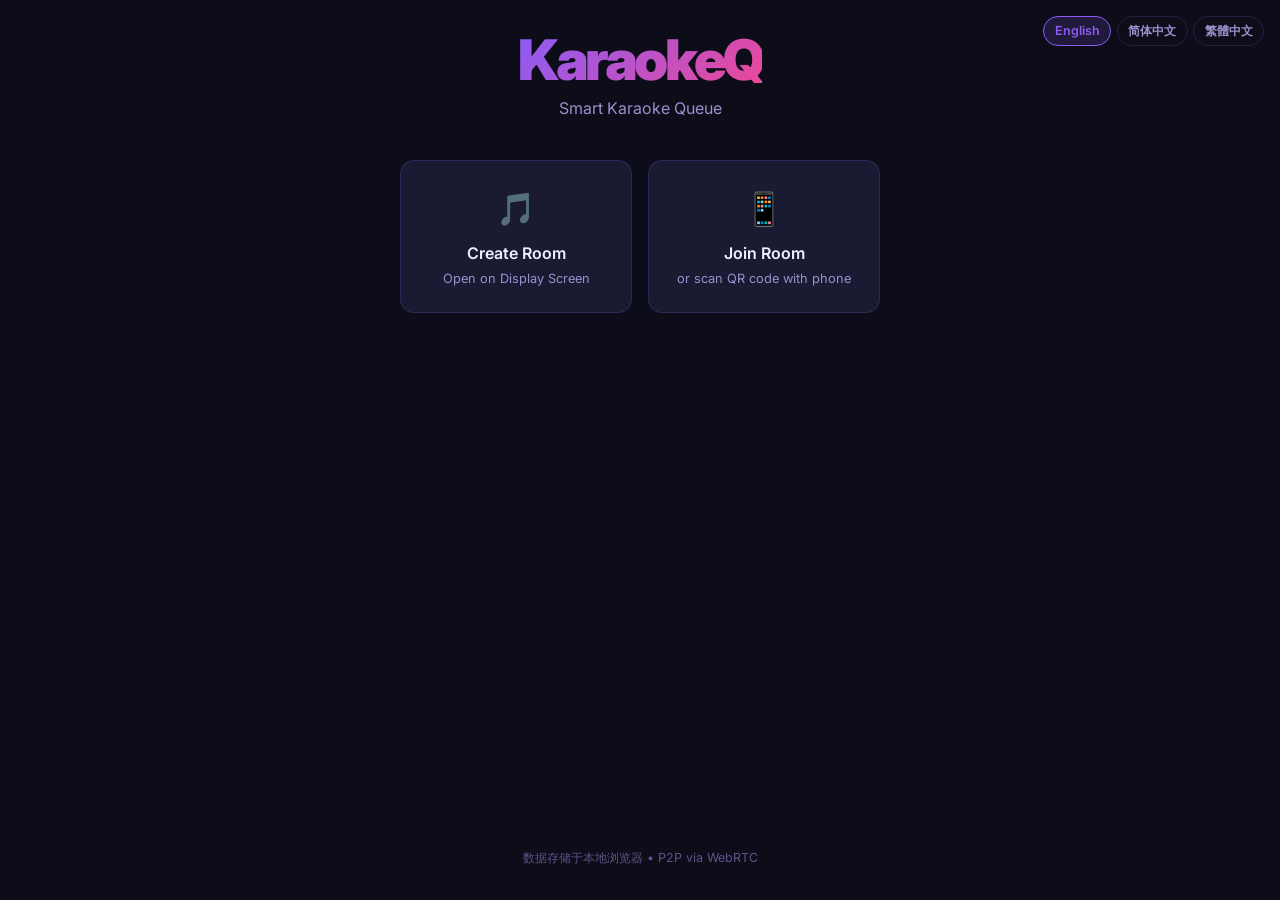
==== index.html @ 10b1160f "test" ====
<!DOCTYPE html>
<html lang="zh-CN">
<head>
  <meta charset="UTF-8">
  <meta name="viewport" content="width=device-width, initial-scale=1.0">
  <meta name="description" content="KaraokeQ — 智能卡拉OK点歌系统">
  <meta name="theme-color" content="#8B5CF6">
  <meta name="color-scheme" content="dark">
  <title>KaraokeQ</title>
  <link rel="stylesheet" href="./css/style.css">
  <link rel="preconnect" href="https://fonts.googleapis.com">
  <link rel="preconnect" href="https://fonts.gstatic.com" crossorigin>
  <link href="https://fonts.googleapis.com/css2?family=Inter:wght@400;500;600;700;900&display=swap" rel="stylesheet">
</head>
<body class="landing-page">

  <header style="position:absolute;top:1rem;right:1rem;display:flex;align-items:center;gap:.75rem;">
    <div class="lang-switcher" id="lang-switcher" role="group" aria-label="Language"></div>
  </header>

  <!-- Logo -->
  <div class="landing-logo gradient-text" data-i18n="app.name">KaraokeQ</div>
  <p class="landing-tagline" data-i18n="app.tagline">Smart Karaoke Queue</p>

  <!-- Action cards -->
  <div class="landing-actions" id="landing-actions">
    <button class="action-card" id="btn-create" onclick="createRoom()">
      <span class="action-card__icon">🎵</span>
      <span class="action-card__label" data-i18n="landing.createRoom">Create Room</span>
      <span class="action-card__desc" data-i18n="landing.openDisplay">Open on Display Screen</span>
    </button>
    <button class="action-card" id="btn-join-show" onclick="showJoinForm()">
      <span class="action-card__icon">📱</span>
      <span class="action-card__label" data-i18n="landing.joinRoom">Join Room</span>
      <span class="action-card__desc" data-i18n="landing.orScanQr">or scan QR code</span>
    </button>
  </div>

  <!-- Join form -->
  <div class="join-form" id="join-form">
    <input
      id="room-code-input"
      class="room-code-input"
      type="text"
      maxlength="6"
      autocomplete="off"
      autocapitalize="characters"
      spellcheck="false"
      data-i18n-placeholder="landing.enterRoomCode"
    >
    <button class="btn btn--primary" onclick="joinRoom()">
      <span data-i18n="landing.join">Join</span>
    </button>
    <button class="btn btn--ghost" onclick="hideJoinForm()">
      <span data-i18n="common.cancel">Cancel</span>
    </button>
  </div>

  <p id="landing-error" hidden style="color:var(--error);font-size:.9rem;margin-top:.75rem;"></p>

  <!-- Recent rooms -->
  <div class="recent-rooms" id="recent-rooms-section" hidden>
    <h3 data-i18n="landing.recentRooms">Recent Rooms</h3>
    <div id="recent-rooms-list"></div>
  </div>

  <!-- Footer -->
  <footer class="landing-footer">
    <span style="color:var(--text3);font-size:.78rem;">
      数据存储于本地浏览器 &bull; P2P via WebRTC
    </span>
  </footer>

  <script src="./js/config.js"></script>
  <script src="./js/utils.js"></script>
  <script src="./js/i18n.js"></script>

  <script>
    (async () => {
      await I18n.init();
      renderLangSwitcher();
      renderRecentRooms();

      // If ?room= in URL, go directly to remote
      const code = Utils.getRoomCodeFromURL();
      if (code) joinWithCode(code);
    })();

    function createRoom() {
      const btn = document.getElementById("btn-create");
      const label = btn.querySelector(".action-card__label");
      label.textContent = I18n.t("landing.creatingRoom");
      btn.disabled = true;

      const code = Utils.generateRoomCode();
      // Save a fresh room marker in localStorage
      try {
        localStorage.setItem("kq_room_" + code, JSON.stringify({
          playlist: [],
          state: { playerState: "idle", volume: APP_SETTINGS.defaultVolume },
          ts: Date.now()
        }));
      } catch {}
      Utils.saveRecentRoom(code);
      window.location.href = Utils.buildURL("display.html", code);
    }

    function joinRoom() {
      const input = document.getElementById("room-code-input");
      const code = (input?.value || "").trim().toUpperCase();
      if (code.length < 4) {
        showError(I18n.t("landing.roomNotFound"));
        return;
      }
      joinWithCode(code);
    }

    function joinWithCode(code) {
      Utils.saveRecentRoom(code);
      window.location.href = Utils.buildURL("remote.html", code);
    }

    function showJoinForm() {
      document.getElementById("join-form").classList.add("visible");
      document.getElementById("room-code-input").focus();
      document.getElementById("landing-actions").style.opacity = ".4";
    }

    function hideJoinForm() {
      document.getElementById("join-form").classList.remove("visible");
      document.getElementById("landing-actions").style.opacity = "";
      document.getElementById("landing-error").hidden = true;
    }

    function showError(msg) {
      const el = document.getElementById("landing-error");
      el.textContent = msg;
      el.hidden = false;
    }

    document.addEventListener("DOMContentLoaded", () => {
      document.getElementById("room-code-input")?.addEventListener("keydown", e => {
        if (e.key === "Enter") joinRoom();
      });
    });

    function renderRecentRooms() {
      const rooms = Utils.getRecentRooms();
      const section = document.getElementById("recent-rooms-section");
      const list = document.getElementById("recent-rooms-list");
      if (!rooms.length) { section.hidden = true; return; }
      section.hidden = false;
      list.innerHTML = rooms.map(r => `
        <div class="recent-room-item" onclick="joinWithCode('${r.code}')" tabindex="0" role="button">
          <span class="recent-room-code">${r.code}</span>
          <small>${new Date(r.ts).toLocaleDateString()}</small>
        </div>
      `).join("");
    }

    function renderLangSwitcher() {
      const container = document.getElementById("lang-switcher");
      if (!container) return;
      const langs = I18n.availableLanguages();
      container.innerHTML = Object.entries(langs).map(([code, name]) => `
        <button class="lang-btn"
          aria-current="${I18n.currentLang() === code ? 'true' : 'false'}"
          onclick="switchLang('${code}')">${name}</button>
      `).join("");
    }

    async function switchLang(lang) {
      await I18n.load(lang);
      renderLangSwitcher();
    }
  </script>
</body>
</html>
---- css/style.css ----
/* ── Reset & Custom Properties ────────────────────────────────────────────── */
*, *::before, *::after { box-sizing: border-box; margin: 0; padding: 0; }

:root {
  --bg:          #0D0D1A;
  --bg2:         #13132A;
  --bg3:         #1C1C3A;
  --card:        #1A1A32;
  --card2:       #22224A;
  --border:      rgba(140, 100, 255, 0.18);
  --accent:      #8B5CF6;
  --accent2:     #EC4899;
  --accent3:     #06B6D4;
  --grad:        linear-gradient(135deg, #8B5CF6, #EC4899);
  --grad2:       linear-gradient(135deg, #8B5CF6 0%, #06B6D4 100%);
  --text:        #F0EEFF;
  --text2:       #9B8FCC;
  --text3:       #5C5488;
  --success:     #10B981;
  --warn:        #F59E0B;
  --error:       #EF4444;
  --radius:      14px;
  --radius-sm:   8px;
  --radius-lg:   20px;
  --shadow:      0 4px 32px rgba(0,0,0,0.55);
  --shadow-sm:   0 2px 12px rgba(0,0,0,0.35);
  --transition:  .2s cubic-bezier(.4,0,.2,1);
  --font:        'Inter', 'Segoe UI', system-ui, -apple-system, sans-serif;
  --font-mono:   'JetBrains Mono', 'Fira Code', monospace;
}

html { height: 100%; font-size: 16px; }

body {
  min-height: 100%;
  background: var(--bg);
  color: var(--text);
  font-family: var(--font);
  line-height: 1.5;
  -webkit-font-smoothing: antialiased;
}

a { color: var(--accent); text-decoration: none; }
a:hover { text-decoration: underline; }

button {
  cursor: pointer;
  border: none;
  background: none;
  font: inherit;
  color: inherit;
}

input, textarea, select {
  font: inherit;
  color: inherit;
  background: var(--card2);
  border: 1px solid var(--border);
  border-radius: var(--radius-sm);
  padding: .6rem .9rem;
  outline: none;
  width: 100%;
  transition: border-color var(--transition);
}

input:focus, textarea:focus {
  border-color: var(--accent);
  box-shadow: 0 0 0 3px rgba(139,92,246,.2);
}

::placeholder { color: var(--text3); }

/* ── Typography ───────────────────────────────────────────────────────────── */
h1 { font-size: 2rem; font-weight: 700; letter-spacing: -.03em; }
h2 { font-size: 1.4rem; font-weight: 600; }
h3 { font-size: 1.1rem; font-weight: 600; }
small { font-size: .8rem; color: var(--text2); }

.gradient-text {
  background: var(--grad);
  -webkit-background-clip: text;
  -webkit-text-fill-color: transparent;
  background-clip: text;
}

/* ── Layout ───────────────────────────────────────────────────────────────── */
.container {
  max-width: 640px;
  margin: 0 auto;
  padding: 1rem 1.25rem;
}

.flex { display: flex; }
.flex-col { flex-direction: column; }
.items-center { align-items: center; }
.justify-center { justify-content: center; }
.justify-between { justify-content: space-between; }
.gap-1 { gap: .5rem; }
.gap-2 { gap: 1rem; }
.gap-3 { gap: 1.5rem; }
.flex-1 { flex: 1; }
.w-full { width: 100%; }
.text-center { text-align: center; }

/* ── Cards ────────────────────────────────────────────────────────────────── */
.card {
  background: var(--card);
  border: 1px solid var(--border);
  border-radius: var(--radius);
  padding: 1.25rem;
  box-shadow: var(--shadow-sm);
}

.card + .card { margin-top: 1rem; }

/* ── Buttons ──────────────────────────────────────────────────────────────── */
.btn {
  display: inline-flex;
  align-items: center;
  justify-content: center;
  gap: .5rem;
  padding: .65rem 1.4rem;
  border-radius: var(--radius-sm);
  font-size: .95rem;
  font-weight: 600;
  transition: all var(--transition);
  white-space: nowrap;
  user-select: none;
}

.btn:active { transform: scale(.97); }

.btn--primary {
  background: var(--grad);
  color: #fff;
  box-shadow: 0 2px 16px rgba(139,92,246,.4);
}
.btn--primary:hover { box-shadow: 0 4px 24px rgba(139,92,246,.6); filter: brightness(1.08); }

.btn--secondary {
  background: var(--card2);
  color: var(--text);
  border: 1px solid var(--border);
}
.btn--secondary:hover { background: var(--bg3); border-color: var(--accent); }

.btn--ghost {
  background: transparent;
  color: var(--text2);
  border: 1px solid var(--border);
}
.btn--ghost:hover { color: var(--text); border-color: var(--text2); }

.btn--danger {
  background: rgba(239,68,68,.15);
  color: var(--error);
  border: 1px solid rgba(239,68,68,.3);
}
.btn--danger:hover { background: rgba(239,68,68,.25); }

.btn--lg { padding: .9rem 2rem; font-size: 1.05rem; border-radius: var(--radius); }
.btn--sm { padding: .35rem .75rem; font-size: .82rem; }
.btn--full { width: 100%; }

.btn:disabled { opacity: .45; cursor: not-allowed; pointer-events: none; }

.btn-icon {
  display: inline-flex;
  align-items: center;
  justify-content: center;
  width: 2rem;
  height: 2rem;
  border-radius: 50%;
  color: var(--text2);
  transition: all var(--transition);
  flex-shrink: 0;
}
.btn-icon:hover { color: var(--error); background: rgba(239,68,68,.1); }

/* ── Badges ───────────────────────────────────────────────────────────────── */
.badge {
  display: inline-flex;
  align-items: center;
  padding: .2rem .55rem;
  border-radius: 99px;
  font-size: .72rem;
  font-weight: 600;
  letter-spacing: .03em;
  text-transform: uppercase;
  white-space: nowrap;
}

.badge--youtube  { background: rgba(255,0,0,.15);    color: #FF4444; border: 1px solid rgba(255,0,0,.3); }
.badge--bilibili { background: rgba(0,168,255,.15);  color: #00A8FF; border: 1px solid rgba(0,168,255,.3); }
.badge--video    { background: rgba(16,185,129,.15); color: var(--success); border: 1px solid rgba(16,185,129,.3); }
.badge--audio    { background: rgba(139,92,246,.15); color: var(--accent); border: 1px solid rgba(139,92,246,.3); }
.badge--iframe   { background: rgba(245,158,11,.15); color: var(--warn); border: 1px solid rgba(245,158,11,.3); }
.badge--demo     { background: rgba(245,158,11,.15); color: var(--warn); border: 1px solid rgba(245,158,11,.3); }

/* ── Status indicator ─────────────────────────────────────────────────────── */
.status {
  display: inline-flex;
  align-items: center;
  gap: .4rem;
  font-size: .8rem;
  font-weight: 500;
}

.status::before {
  content: "";
  display: block;
  width: 7px;
  height: 7px;
  border-radius: 50%;
}

.status--connecting::before { background: var(--warn); animation: pulse 1.4s infinite; }
.status--connected::before  { background: var(--success); }
.status--disconnected::before { background: var(--error); }

@keyframes pulse {
  0%, 100% { opacity: 1; }
  50% { opacity: .3; }
}

/* ── Toast notifications ──────────────────────────────────────────────────── */
#toast-container {
  position: fixed;
  bottom: 1.5rem;
  left: 50%;
  transform: translateX(-50%);
  z-index: 9999;
  display: flex;
  flex-direction: column;
  align-items: center;
  gap: .5rem;
  pointer-events: none;
}

.toast {
  background: var(--card2);
  border: 1px solid var(--border);
  color: var(--text);
  padding: .7rem 1.2rem;
  border-radius: 99px;
  font-size: .9rem;
  font-weight: 500;
  box-shadow: var(--shadow);
  opacity: 0;
  transform: translateY(12px) scale(.95);
  transition: all .25s;
  pointer-events: none;
  white-space: nowrap;
}

.toast--show { opacity: 1; transform: translateY(0) scale(1); }
.toast--success { border-color: var(--success); color: var(--success); }
.toast--error   { border-color: var(--error); color: var(--error); }
.toast--info    { border-color: var(--accent3); color: var(--accent3); }

/* ── Language switcher ────────────────────────────────────────────────────── */
.lang-switcher {
  display: flex;
  gap: .35rem;
  flex-wrap: wrap;
}

.lang-btn {
  padding: .3rem .65rem;
  border-radius: 99px;
  font-size: .78rem;
  font-weight: 600;
  border: 1px solid var(--border);
  color: var(--text2);
  transition: all var(--transition);
}

.lang-btn:hover, .lang-btn[aria-current="true"] {
  background: rgba(139,92,246,.15);
  border-color: var(--accent);
  color: var(--accent);
}

/* ══════════════════════════════════════════════════════════════════════════
   LANDING PAGE
══════════════════════════════════════════════════════════════════════════ */
.landing-page {
  min-height: 100dvh;
  display: flex;
  flex-direction: column;
  align-items: center;
  justify-content: center;
  padding: 2rem 1rem;
}

.landing-logo {
  font-size: 3.5rem;
  font-weight: 900;
  letter-spacing: -.06em;
  line-height: 1;
  margin-bottom: .5rem;
}

.landing-tagline {
  color: var(--text2);
  font-size: 1rem;
  margin-bottom: 2.5rem;
  text-align: center;
}

.landing-actions {
  display: grid;
  grid-template-columns: 1fr 1fr;
  gap: 1rem;
  width: 100%;
  max-width: 480px;
  margin-bottom: 1.5rem;
}

.action-card {
  background: var(--card);
  border: 1px solid var(--border);
  border-radius: var(--radius);
  padding: 1.5rem 1rem;
  text-align: center;
  cursor: pointer;
  transition: all var(--transition);
}

.action-card:hover {
  border-color: var(--accent);
  transform: translateY(-2px);
  box-shadow: 0 8px 32px rgba(139,92,246,.2);
}

.action-card__icon {
  font-size: 2rem;
  margin-bottom: .5rem;
  display: block;
}

.action-card__label {
  font-weight: 600;
  font-size: 1rem;
  display: block;
}

.action-card__desc {
  font-size: .8rem;
  color: var(--text2);
  margin-top: .25rem;
  display: block;
}

.join-form {
  width: 100%;
  max-width: 480px;
  display: none;
}

.join-form.visible { display: flex; gap: .5rem; }

.room-code-input {
  flex: 1;
  text-transform: uppercase;
  letter-spacing: .15em;
  font-weight: 700;
  font-size: 1.1rem;
  text-align: center;
}

.recent-rooms {
  width: 100%;
  max-width: 480px;
  margin-top: 1.5rem;
}

.recent-rooms h3 {
  font-size: .85rem;
  color: var(--text2);
  text-transform: uppercase;
  letter-spacing: .06em;
  margin-bottom: .75rem;
}

.recent-room-item {
  display: flex;
  align-items: center;
  justify-content: space-between;
  padding: .65rem .9rem;
  background: var(--card);
  border: 1px solid var(--border);
  border-radius: var(--radius-sm);
  margin-bottom: .4rem;
  cursor: pointer;
  transition: all var(--transition);
}

.recent-room-item:hover {
  border-color: var(--accent);
  background: var(--card2);
}

.recent-room-code {
  font-family: var(--font-mono);
  font-weight: 700;
  letter-spacing: .1em;
  color: var(--accent);
}

.landing-footer {
  margin-top: auto;
  padding-top: 2rem;
  display: flex;
  align-items: center;
  gap: 1.5rem;
  flex-wrap: wrap;
  justify-content: center;
}

/* ══════════════════════════════════════════════════════════════════════════
   DISPLAY / PLAYER PAGE
══════════════════════════════════════════════════════════════════════════ */
.display-page {
  position: fixed;
  inset: 0;
  background: #000;
  overflow: hidden;
}

/* ── Idle screen ─────────────────────────────────────────────────────────── */
#screen-idle {
  position: absolute;
  inset: 0;
  display: flex;
  flex-direction: column;
  align-items: center;
  justify-content: center;
  gap: 2rem;
  background: radial-gradient(ellipse at center, #1C0A3A 0%, #000 70%);
}

.idle-logo {
  font-size: 5rem;
  font-weight: 900;
  letter-spacing: -.06em;
}

.idle-room {
  text-align: center;
}

.idle-room-label {
  font-size: .85rem;
  text-transform: uppercase;
  letter-spacing: .12em;
  color: var(--text3);
  margin-bottom: .35rem;
}

.idle-room-code {
  font-family: var(--font-mono);
  font-size: 3rem;
  font-weight: 700;
  letter-spacing: .2em;
  background: var(--grad);
  -webkit-background-clip: text;
  -webkit-text-fill-color: transparent;
  background-clip: text;
}

.idle-qr-section {
  display: flex;
  flex-direction: column;
  align-items: center;
  gap: .75rem;
  background: #fff;
  padding: 1rem;
  border-radius: var(--radius);
}

#qr-code img, #qr-code canvas { display: block; border-radius: 4px; }

.idle-qr-label {
  font-size: .8rem;
  color: #333;
  font-weight: 600;
  text-align: center;
  max-width: 200px;
}

.idle-url {
  font-size: .78rem;
  color: var(--text3);
  word-break: break-all;
  text-align: center;
  max-width: 420px;
}

.idle-waiting {
  color: var(--text2);
  font-size: 1.1rem;
  animation: breathe 3s ease-in-out infinite;
}

@keyframes breathe {
  0%, 100% { opacity: .5; }
  50% { opacity: 1; }
}

/* ── Player screen ───────────────────────────────────────────────────────── */
#screen-player {
  position: absolute;
  inset: 0;
}

.sub-player {
  position: absolute;
  inset: 0;
  width: 100%;
  height: 100%;
}

#yt-container {
  position: absolute;
  inset: 0;
  background: #000;
}

#yt-container iframe,
#yt-player {
  position: absolute;
  inset: 0;
  width: 100% !important;
  height: 100% !important;
}

#player-video,
#player-audio {
  position: absolute;
  inset: 0;
  width: 100%;
  height: 100%;
  background: #000;
  object-fit: contain;
}

#player-iframe {
  position: absolute;
  inset: 0;
  width: 100%;
  height: 100%;
  border: none;
  background: #000;
}

/* ── Player overlay controls ─────────────────────────────────────────────── */
#overlay-controls {
  position: absolute;
  inset: 0;
  background: linear-gradient(to top, rgba(0,0,0,.85) 0%, transparent 45%, rgba(0,0,0,.4) 100%);
  opacity: 0;
  transition: opacity .4s;
  pointer-events: none;
  display: flex;
  flex-direction: column;
  justify-content: space-between;
}

#overlay-controls.visible {
  opacity: 1;
  pointer-events: all;
}

.overlay-top {
  padding: 1rem 1.5rem;
  display: flex;
  align-items: center;
  justify-content: space-between;
}

.overlay-room-badge {
  display: flex;
  align-items: center;
  gap: .5rem;
  background: rgba(0,0,0,.45);
  backdrop-filter: blur(10px);
  border: 1px solid rgba(255,255,255,.12);
  border-radius: 99px;
  padding: .35rem .8rem;
  font-size: .85rem;
}

.overlay-room-badge .room-label { color: var(--text2); }
.overlay-room-badge .room-val {
  font-family: var(--font-mono);
  font-weight: 700;
  letter-spacing: .1em;
  color: var(--accent);
}

.overlay-top-buttons {
  display: flex;
  gap: .5rem;
}

.overlay-top-btn {
  background: rgba(0,0,0,.45);
  backdrop-filter: blur(10px);
  border: 1px solid rgba(255,255,255,.12);
  border-radius: var(--radius-sm);
  color: #fff;
  padding: .4rem .75rem;
  font-size: .85rem;
  font-weight: 600;
  transition: all var(--transition);
}

.overlay-top-btn:hover { background: rgba(139,92,246,.35); border-color: var(--accent); }

.overlay-bottom {
  padding: 1.25rem 1.5rem;
}

.now-playing-info {
  margin-bottom: 1.25rem;
}

.now-playing-label {
  font-size: .75rem;
  text-transform: uppercase;
  letter-spacing: .12em;
  color: var(--text2);
  margin-bottom: .3rem;
}

#now-playing-title {
  font-size: 1.6rem;
  font-weight: 700;
  line-height: 1.2;
  text-shadow: 0 2px 16px rgba(0,0,0,.8);
  max-width: 70vw;
  overflow: hidden;
  text-overflow: ellipsis;
  white-space: nowrap;
}

#now-playing-by {
  font-size: .85rem;
  color: var(--text2);
  margin-top: .2rem;
}

.transport-row {
  display: flex;
  align-items: center;
  gap: 1rem;
}

.transport-btn {
  background: rgba(255,255,255,.12);
  backdrop-filter: blur(6px);
  border: 1px solid rgba(255,255,255,.15);
  border-radius: 50%;
  color: #fff;
  width: 3.2rem;
  height: 3.2rem;
  font-size: 1.3rem;
  display: flex;
  align-items: center;
  justify-content: center;
  transition: all var(--transition);
  flex-shrink: 0;
}

.transport-btn:hover { background: rgba(139,92,246,.4); border-color: var(--accent); }
.transport-btn--main { width: 3.8rem; height: 3.8rem; font-size: 1.6rem; background: var(--grad); border-color: transparent; }

.volume-control {
  display: flex;
  align-items: center;
  gap: .6rem;
  margin-left: auto;
  flex: 0 0 200px;
}

.vol-icon { color: var(--text2); font-size: 1rem; flex-shrink: 0; }

input[type="range"] {
  -webkit-appearance: none;
  appearance: none;
  background: rgba(255,255,255,.15);
  height: 4px;
  border-radius: 2px;
  outline: none;
  padding: 0;
  border: none;
  cursor: pointer;
  width: 100%;
}

input[type="range"]::-webkit-slider-thumb {
  -webkit-appearance: none;
  width: 16px;
  height: 16px;
  border-radius: 50%;
  background: #fff;
  box-shadow: 0 0 8px rgba(139,92,246,.6);
  cursor: pointer;
}

/* ── Up next ─────────────────────────────────────────────────────────────── */
#up-next-section {
  position: absolute;
  bottom: 6rem;
  right: 1.5rem;
  background: rgba(0,0,0,.55);
  backdrop-filter: blur(10px);
  border: 1px solid rgba(255,255,255,.1);
  border-radius: var(--radius);
  padding: .75rem 1rem;
  max-width: 280px;
}

.up-next-label {
  font-size: .7rem;
  text-transform: uppercase;
  letter-spacing: .12em;
  color: var(--text2);
  margin-bottom: .25rem;
}

#up-next-title {
  font-size: .95rem;
  font-weight: 600;
  overflow: hidden;
  text-overflow: ellipsis;
  white-space: nowrap;
}

/* ── Queue panel (display) ───────────────────────────────────────────────── */
#queue-panel {
  position: absolute;
  top: 0;
  right: 0;
  bottom: 0;
  width: 340px;
  background: rgba(13,13,26,.9);
  backdrop-filter: blur(20px);
  border-left: 1px solid var(--border);
  display: flex;
  flex-direction: column;
  overflow: hidden;
  z-index: 10;
}

.queue-panel-header {
  padding: 1rem 1.25rem;
  border-bottom: 1px solid var(--border);
  display: flex;
  align-items: center;
  justify-content: space-between;
}

.queue-panel-header h3 {
  display: flex;
  align-items: center;
  gap: .5rem;
}

.queue-count-badge {
  background: var(--card2);
  border: 1px solid var(--border);
  border-radius: 99px;
  font-size: .75rem;
  padding: .15rem .55rem;
  color: var(--text2);
  font-family: var(--font-mono);
}

.queue-list {
  list-style: none;
  overflow-y: auto;
  flex: 1;
  padding: .5rem 0;
}

.queue-item {
  display: flex;
  align-items: center;
  gap: .6rem;
  padding: .65rem 1.25rem;
  border-bottom: 1px solid rgba(255,255,255,.04);
  transition: background var(--transition);
}

.queue-item--current {
  background: rgba(139,92,246,.1);
  border-left: 3px solid var(--accent);
}

.queue-num {
  font-family: var(--font-mono);
  font-size: .78rem;
  color: var(--text3);
  flex-shrink: 0;
  width: 1.5rem;
  text-align: center;
}

.queue-item--current .queue-num { color: var(--accent); }

.queue-title {
  flex: 1;
  font-size: .9rem;
  overflow: hidden;
  text-overflow: ellipsis;
  white-space: nowrap;
}

.queue-by {
  font-size: .72rem;
  color: var(--text3);
  flex-shrink: 0;
}

/* ── QR panel (display) ──────────────────────────────────────────────────── */
#qr-panel {
  position: absolute;
  top: 50%;
  left: 50%;
  transform: translate(-50%, -50%);
  background: rgba(13,13,26,.95);
  backdrop-filter: blur(20px);
  border: 1px solid var(--border);
  border-radius: var(--radius-lg);
  padding: 2rem;
  z-index: 20;
  display: flex;
  flex-direction: column;
  align-items: center;
  gap: 1rem;
  text-align: center;
  min-width: 280px;
}

/* ── Mode indicator ──────────────────────────────────────────────────────── */
#mode-indicator {
  position: absolute;
  top: 1rem;
  left: 50%;
  transform: translateX(-50%);
  font-size: .72rem;
  color: var(--text3);
  background: rgba(0,0,0,.4);
  padding: .2rem .55rem;
  border-radius: 99px;
}

/* ══════════════════════════════════════════════════════════════════════════
   REMOTE PAGE
══════════════════════════════════════════════════════════════════════════ */
.remote-page {
  min-height: 100dvh;
  display: flex;
  flex-direction: column;
  background: var(--bg);
}

/* ── Header ──────────────────────────────────────────────────────────────── */
.remote-header {
  background: var(--card);
  border-bottom: 1px solid var(--border);
  padding: .85rem 1rem;
  display: flex;
  align-items: center;
  justify-content: space-between;
  position: sticky;
  top: 0;
  z-index: 50;
}

.remote-header-left {
  display: flex;
  flex-direction: column;
  gap: .1rem;
}

.remote-app-name {
  font-size: 1.1rem;
  font-weight: 700;
  background: var(--grad);
  -webkit-background-clip: text;
  -webkit-text-fill-color: transparent;
  background-clip: text;
}

.remote-room-info {
  font-size: .8rem;
  color: var(--text2);
}

.remote-room-code {
  font-family: var(--font-mono);
  font-weight: 700;
  color: var(--accent);
  letter-spacing: .08em;
}

.remote-header-right {
  display: flex;
  align-items: center;
  gap: .75rem;
}

/* ── Now Playing banner ──────────────────────────────────────────────────── */
#now-playing-section {
  background: linear-gradient(135deg, rgba(139,92,246,.15), rgba(236,72,153,.1));
  border-bottom: 1px solid var(--border);
  padding: .85rem 1rem;
}

.np-label {
  font-size: .72rem;
  text-transform: uppercase;
  letter-spacing: .1em;
  color: var(--accent2);
  margin-bottom: .2rem;
}

.np-row {
  display: flex;
  align-items: center;
  gap: .6rem;
}

.np-pulse {
  width: 8px;
  height: 8px;
  border-radius: 50%;
  background: var(--accent2);
  flex-shrink: 0;
  animation: pulse 1.2s ease-in-out infinite;
}

#now-playing-title {
  font-weight: 600;
  font-size: 1rem;
  flex: 1;
  overflow: hidden;
  text-overflow: ellipsis;
  white-space: nowrap;
}

#now-playing-type { flex-shrink: 0; }

/* ── Controls section ────────────────────────────────────────────────────── */
.controls-section {
  padding: 1rem;
  border-bottom: 1px solid var(--border);
}

.transport {
  display: flex;
  align-items: center;
  gap: .75rem;
  margin-bottom: 1rem;
}

#btn-play-pause {
  width: 3.2rem;
  height: 3.2rem;
  border-radius: 50%;
  background: var(--grad);
  color: #fff;
  font-size: 1.3rem;
  display: flex;
  align-items: center;
  justify-content: center;
  box-shadow: 0 2px 16px rgba(139,92,246,.4);
  transition: all var(--transition);
  border: none;
  cursor: pointer;
}

#btn-play-pause:active { transform: scale(.93); }

#btn-next {
  padding: .5rem 1rem;
  background: var(--card2);
  border: 1px solid var(--border);
  border-radius: var(--radius-sm);
  color: var(--text);
  font-size: .9rem;
  font-weight: 600;
  display: flex;
  align-items: center;
  gap: .4rem;
  cursor: pointer;
  transition: all var(--transition);
}

#btn-next:hover { border-color: var(--accent); color: var(--accent); }

.volume-row {
  display: flex;
  align-items: center;
  gap: .75rem;
}

.volume-label {
  font-size: .82rem;
  color: var(--text2);
  flex-shrink: 0;
  width: 4rem;
}

#volume-value {
  font-family: var(--font-mono);
  font-size: .82rem;
  color: var(--text2);
  flex-shrink: 0;
  width: 3rem;
  text-align: right;
}

/* ── Queue section ───────────────────────────────────────────────────────── */
.queue-section {
  flex: 1;
  display: flex;
  flex-direction: column;
  overflow: hidden;
}

.queue-header {
  padding: .85rem 1rem;
  display: flex;
  align-items: center;
  justify-content: space-between;
  border-bottom: 1px solid var(--border);
}

.queue-header h2 {
  font-size: 1rem;
  display: flex;
  align-items: center;
  gap: .5rem;
}

#queue-list {
  list-style: none;
  overflow-y: auto;
  flex: 1;
  padding: .25rem 0;
  -webkit-overflow-scrolling: touch;
}

.queue-item {
  display: flex;
  align-items: center;
  gap: .6rem;
  padding: .75rem 1rem;
  border-bottom: 1px solid rgba(255,255,255,.04);
  transition: background var(--transition);
}

.queue-drag {
  color: var(--text3);
  cursor: grab;
  font-size: 1.1rem;
  flex-shrink: 0;
  user-select: none;
  touch-action: none;
  padding: .2rem;
}

.queue-drag:active { cursor: grabbing; }

.queue-info {
  flex: 1;
  overflow: hidden;
  display: flex;
  flex-direction: column;
  gap: .1rem;
}

.queue-title {
  font-size: .92rem;
  font-weight: 500;
  overflow: hidden;
  text-overflow: ellipsis;
  white-space: nowrap;
}

.queue-by {
  font-size: .75rem;
  color: var(--text3);
}

.queue-type { flex-shrink: 0; }

#queue-empty {
  padding: 3rem 1rem;
  text-align: center;
  color: var(--text2);
  font-size: .95rem;
}

/* Sortable ghost */
.sortable-ghost { opacity: .3; background: rgba(139,92,246,.15); }
.sortable-chosen { background: rgba(139,92,246,.08); }

/* ── Add song panel / FAB ─────────────────────────────────────────────────── */
#fab-add {
  position: fixed;
  bottom: 1.5rem;
  right: 1.5rem;
  width: 3.5rem;
  height: 3.5rem;
  border-radius: 50%;
  background: var(--grad);
  color: #fff;
  font-size: 1.6rem;
  display: flex;
  align-items: center;
  justify-content: center;
  box-shadow: 0 4px 24px rgba(139,92,246,.55);
  z-index: 100;
  transition: all var(--transition);
  border: none;
  cursor: pointer;
  line-height: 1;
}

#fab-add:hover { transform: scale(1.08); box-shadow: 0 6px 32px rgba(139,92,246,.7); }
#fab-add:active { transform: scale(.94); }
#fab-add[aria-expanded="true"] { transform: rotate(45deg); }

#add-song-panel {
  position: fixed;
  inset: 0;
  background: rgba(0,0,0,.6);
  backdrop-filter: blur(4px);
  z-index: 90;
  display: flex;
  align-items: flex-end;
  padding: 0;
}

.add-song-sheet {
  background: var(--bg2);
  border-top: 1px solid var(--border);
  border-radius: var(--radius-lg) var(--radius-lg) 0 0;
  padding: 1.5rem 1.25rem;
  width: 100%;
  max-height: 85dvh;
  overflow-y: auto;
  transform: translateY(100%);
  transition: transform .3s cubic-bezier(.4,0,.2,1);
}

#add-song-panel.panel--open .add-song-sheet {
  transform: translateY(0);
}

.sheet-handle {
  width: 40px;
  height: 4px;
  background: var(--border);
  border-radius: 2px;
  margin: 0 auto 1.25rem;
}

.sheet-title {
  font-size: 1.15rem;
  font-weight: 700;
  margin-bottom: 1.25rem;
  display: flex;
  align-items: center;
  justify-content: space-between;
}

.add-form-field {
  margin-bottom: 1rem;
}

.add-form-label {
  display: flex;
  align-items: center;
  justify-content: space-between;
  font-size: .82rem;
  color: var(--text2);
  margin-bottom: .4rem;
  font-weight: 500;
}

/* #url-type-badge visibility is controlled via the hidden attribute in JS */

#add-error {
  background: rgba(239,68,68,.1);
  border: 1px solid rgba(239,68,68,.3);
  color: var(--error);
  border-radius: var(--radius-sm);
  padding: .6rem .9rem;
  font-size: .85rem;
  margin-bottom: 1rem;
  display: none;
}

.name-hint {
  font-size: .78rem;
  color: var(--text3);
  margin-top: .35rem;
}

/* ── Settings ─────────────────────────────────────────────────────────────── */
.settings-section {
  padding: 1rem;
  border-top: 1px solid var(--border);
}

.settings-row {
  display: flex;
  align-items: center;
  justify-content: space-between;
  margin-bottom: .75rem;
}

.settings-label {
  font-size: .85rem;
  color: var(--text2);
}

.device-name-input {
  width: auto;
  max-width: 160px;
  font-size: .85rem;
  padding: .35rem .65rem;
}

/* ── Scrollbar ────────────────────────────────────────────────────────────── */
::-webkit-scrollbar { width: 4px; }
::-webkit-scrollbar-track { background: transparent; }
::-webkit-scrollbar-thumb { background: var(--bg3); border-radius: 2px; }
::-webkit-scrollbar-thumb:hover { background: var(--text3); }

/* ══════════════════════════════════════════════════════════════════════════
   Responsive
══════════════════════════════════════════════════════════════════════════ */
@media (max-width: 480px) {
  .landing-actions { grid-template-columns: 1fr; }
  .idle-room-code { font-size: 2.2rem; }
  .idle-logo { font-size: 3rem; }
  #now-playing-title { font-size: 1.2rem; }
  .volume-control { flex: 0 0 130px; }
  #queue-panel { width: 100%; }
}

@media (min-width: 768px) {
  .add-song-sheet { max-width: 540px; margin: 0 auto; border-radius: var(--radius-lg); }
  #add-song-panel { align-items: center; }
  #fab-add { bottom: 2rem; right: 2rem; width: 4rem; height: 4rem; font-size: 1.8rem; }
  .remote-page { max-width: 540px; margin: 0 auto; box-shadow: var(--shadow); }
}

/* ── Utility: hidden ─────────────────────────────────────────────────────── */
[hidden] { display: none !important; }
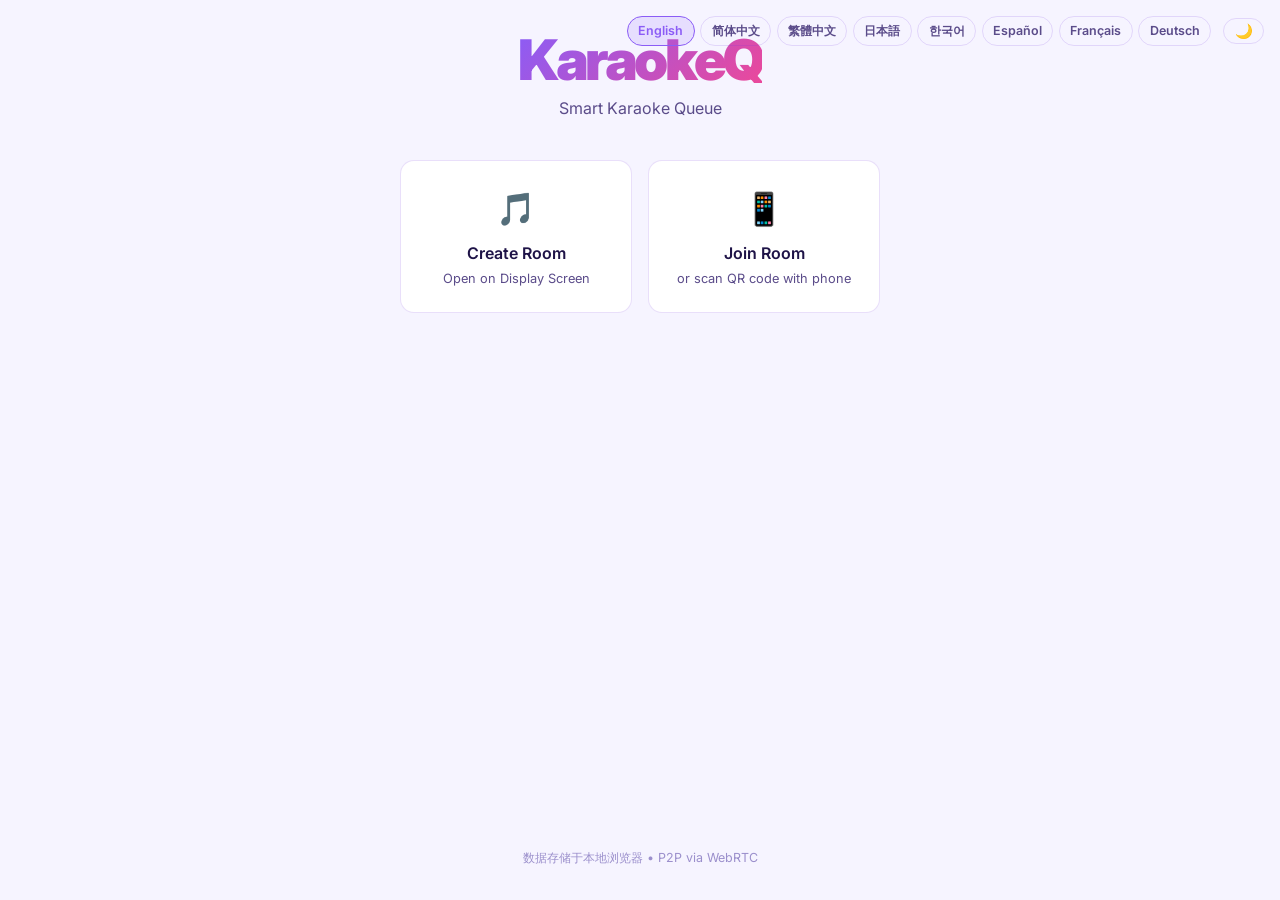
==== commit 556fe061: "feat: 浅色/深色主题切换 CSS:   - 新增浅色主题变量（淡薰衣草色背景，保留紫色品牌色调）   - 通过 @media (prefers-color-scheme: light) + [d" ====
--- a/index.html
+++ b/index.html
@@ -2,10 +2,12 @@
 <html lang="zh-CN">
 <head>
   <meta charset="UTF-8">
+  <!-- Apply saved theme before CSS renders to avoid flash -->
+  <script>(function(){var t=localStorage.getItem('kq_theme');if(t==='light'||t==='dark')document.documentElement.setAttribute('data-theme',t);})();</script>
   <meta name="viewport" content="width=device-width, initial-scale=1.0">
   <meta name="description" content="KaraokeQ — 智能卡拉OK点歌系统">
   <meta name="theme-color" content="#8B5CF6">
-  <meta name="color-scheme" content="dark">
+  <meta name="color-scheme" content="dark light">
   <title>KaraokeQ</title>
   <link rel="stylesheet" href="./css/style.css">
   <link rel="preconnect" href="https://fonts.googleapis.com">
@@ -16,6 +18,7 @@
 
   <header style="position:absolute;top:1rem;right:1rem;display:flex;align-items:center;gap:.75rem;">
     <div class="lang-switcher" id="lang-switcher" role="group" aria-label="Language"></div>
+    <button class="btn-theme" id="btn-theme" onclick="handleThemeToggle()" title="切换主题"></button>
   </header>
 
   <!-- Logo -->
@@ -173,6 +176,27 @@
       await I18n.load(lang);
       renderLangSwitcher();
     }
+
+    function updateThemeBtn() {
+      const btn = document.getElementById("btn-theme");
+      if (!btn) return;
+      const dark = Utils.getEffectiveTheme() === "dark";
+      btn.textContent = dark ? "☀️" : "🌙";
+      btn.title = dark ? "切换到浅色模式" : "切换到深色模式";
+    }
+
+    function handleThemeToggle() {
+      Utils.toggleTheme();
+      updateThemeBtn();
+    }
+
+    document.addEventListener("DOMContentLoaded", () => {
+      Utils.initTheme();
+      updateThemeBtn();
+      window.matchMedia("(prefers-color-scheme: dark)").addEventListener("change", () => {
+        if (!localStorage.getItem("kq_theme")) updateThemeBtn();
+      });
+    });
   </script>
 </body>
 </html>
--- a/css/style.css
+++ b/css/style.css
@@ -27,6 +27,60 @@
   --transition:  .2s cubic-bezier(.4,0,.2,1);
   --font:        'Inter', 'Segoe UI', system-ui, -apple-system, sans-serif;
   --font-mono:   'JetBrains Mono', 'Fira Code', monospace;
+
+  /* Component-level tokens (overridden in light mode) */
+  --range-track:    rgba(255,255,255,.15);
+  --range-thumb:    #fff;
+  --queue-divider:  rgba(255,255,255,.04);
+  --modal-backdrop: rgba(0,0,0,.60);
+
+  color-scheme: dark;
+}
+
+/* ── Light theme ──────────────────────────────────────────────────────────── */
+/* Applied when OS prefers light AND no manual override, OR manual = light    */
+@media (prefers-color-scheme: light) {
+  :root:not([data-theme="dark"]) {
+    --bg:        #F6F4FF;
+    --bg2:       #EDE9FF;
+    --bg3:       #DDD6FE;
+    --card:      #FFFFFF;
+    --card2:     #F3F0FF;
+    --border:    rgba(109,40,217,.15);
+    --text:      #1E1347;
+    --text2:     #5B4C8A;
+    --text3:     #9B8FCC;
+    --shadow:    0 4px 32px rgba(60,20,180,.10);
+    --shadow-sm: 0 2px 12px rgba(60,20,180,.07);
+
+    --range-track:    rgba(0,0,0,.12);
+    --range-thumb:    var(--accent);
+    --queue-divider:  rgba(0,0,0,.06);
+    --modal-backdrop: rgba(50,20,150,.35);
+
+    color-scheme: light;
+  }
+}
+
+[data-theme="light"] {
+  --bg:        #F6F4FF;
+  --bg2:       #EDE9FF;
+  --bg3:       #DDD6FE;
+  --card:      #FFFFFF;
+  --card2:     #F3F0FF;
+  --border:    rgba(109,40,217,.15);
+  --text:      #1E1347;
+  --text2:     #5B4C8A;
+  --text3:     #9B8FCC;
+  --shadow:    0 4px 32px rgba(60,20,180,.10);
+  --shadow-sm: 0 2px 12px rgba(60,20,180,.07);
+
+  --range-track:    rgba(0,0,0,.12);
+  --range-thumb:    var(--accent);
+  --queue-divider:  rgba(0,0,0,.06);
+  --modal-backdrop: rgba(50,20,150,.35);
+
+  color-scheme: light;
 }
 
 html { height: 100%; font-size: 16px; }
@@ -281,6 +335,17 @@
   color: var(--accent);
 }
 
+.btn-theme {
+  padding: .3rem .65rem;
+  border-radius: 99px;
+  font-size: .9rem;
+  border: 1px solid var(--border);
+  color: var(--text2);
+  transition: all var(--transition);
+  line-height: 1;
+}
+.btn-theme:hover { background: rgba(139,92,246,.15); border-color: var(--accent); }
+
 /* ══════════════════════════════════════════════════════════════════════════
    LANDING PAGE
 ══════════════════════════════════════════════════════════════════════════ */
@@ -554,17 +619,29 @@
   background: #000;
 }
 
+/* ── iframe minimal management bar ──────────────────────────────────────── */
+#iframe-mgmt-bar {
+  position: absolute;
+  top: 0; left: 0; right: 0;
+  z-index: 20;
+  padding: .65rem 1rem;
+  display: flex;
+  align-items: center;
+  gap: .5rem;
+  flex-wrap: wrap;
+  background: linear-gradient(to bottom, rgba(0,0,0,.72) 0%, transparent 100%);
+  /* Always visible for iframe content — no hover-fade */
+}
+
 /* ── Player overlay controls ─────────────────────────────────────────────── */
 #overlay-controls {
   position: absolute;
-  inset: 0;
-  background: linear-gradient(to top, rgba(0,0,0,.85) 0%, transparent 45%, rgba(0,0,0,.4) 100%);
+  top: 0; left: 0; right: 0;
+  background: none;
   opacity: 0;
   transition: opacity .4s;
   pointer-events: none;
-  display: flex;
-  flex-direction: column;
-  justify-content: space-between;
+  z-index: 5;
 }
 
 #overlay-controls.visible {
@@ -689,7 +766,7 @@
 input[type="range"] {
   -webkit-appearance: none;
   appearance: none;
-  background: rgba(255,255,255,.15);
+  background: var(--range-track);
   height: 4px;
   border-radius: 2px;
   outline: none;
@@ -704,7 +781,7 @@
   width: 16px;
   height: 16px;
   border-radius: 50%;
-  background: #fff;
+  background: var(--range-thumb);
   box-shadow: 0 0 8px rgba(139,92,246,.6);
   cursor: pointer;
 }
@@ -790,7 +867,7 @@
   align-items: center;
   gap: .6rem;
   padding: .65rem 1.25rem;
-  border-bottom: 1px solid rgba(255,255,255,.04);
+  border-bottom: 1px solid var(--queue-divider);
   transition: background var(--transition);
 }
 
@@ -1060,7 +1137,7 @@
   align-items: center;
   gap: .6rem;
   padding: .75rem 1rem;
-  border-bottom: 1px solid rgba(255,255,255,.04);
+  border-bottom: 1px solid var(--queue-divider);
   transition: background var(--transition);
 }
 
@@ -1139,7 +1216,7 @@
 #add-song-panel {
   position: fixed;
   inset: 0;
-  background: rgba(0,0,0,.6);
+  background: var(--modal-backdrop);
   backdrop-filter: blur(4px);
   z-index: 90;
   display: flex;
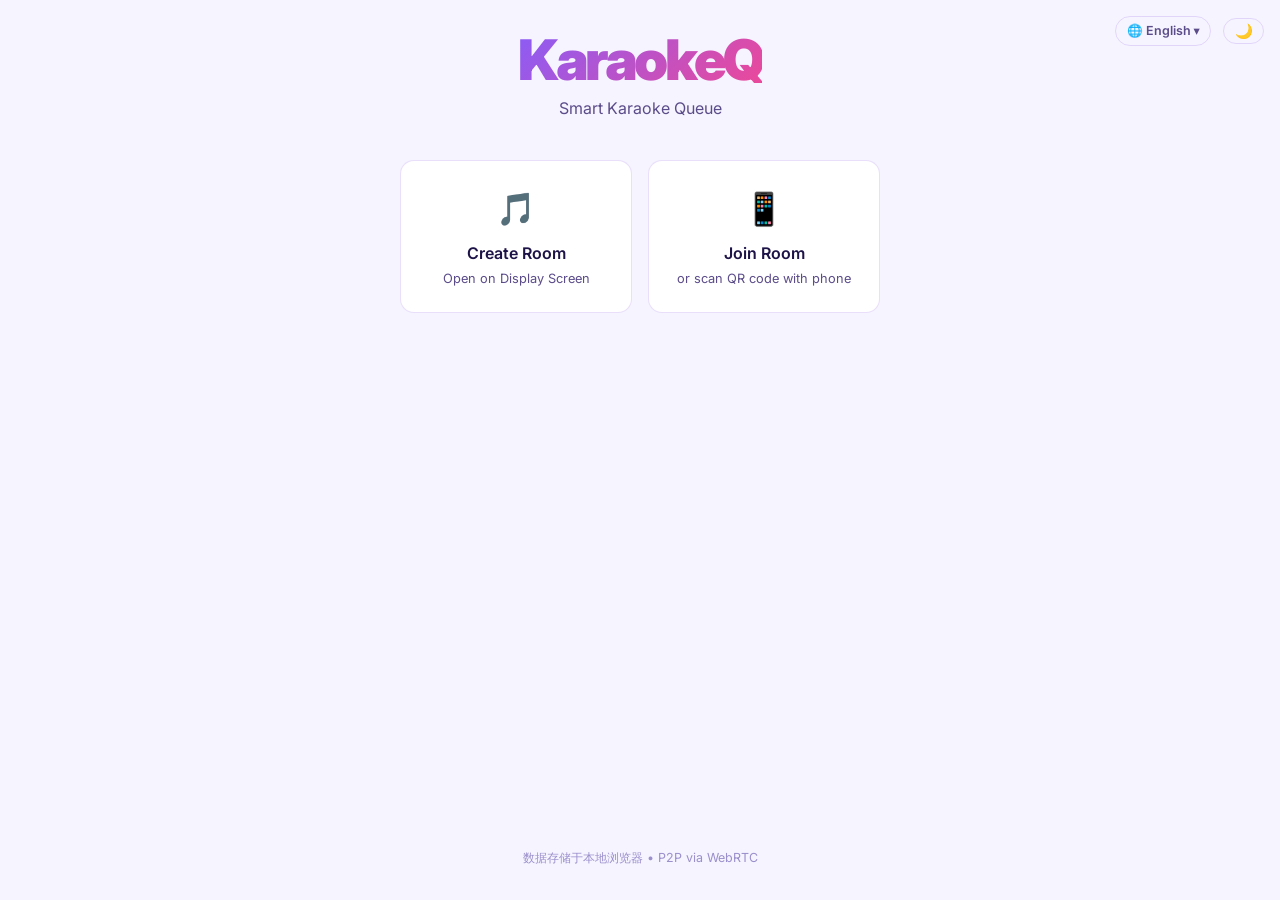
==== commit f9e0f19c: "feat: 队列默认收起、语言下拉菜单、FAB安全区修复 - remote: 移动端队列默认隐藏，header 新增队列切换按钮（全屏 overlay 唤出） - remote: 移除 🌐 循环按钮，" ====
--- a/index.html
+++ b/index.html
@@ -145,6 +145,14 @@
       document.getElementById("room-code-input")?.addEventListener("keydown", e => {
         if (e.key === "Enter") joinRoom();
       });
+      // Close lang dropdown on outside click
+      document.addEventListener("click", () => {
+        const dd = document.getElementById("lang-dropdown");
+        if (dd?.classList.contains("open")) {
+          dd.classList.remove("open");
+          dd.querySelector(".lang-dropdown-btn")?.setAttribute("aria-expanded", "false");
+        }
+      });
     });
 
     function renderRecentRooms() {
@@ -165,15 +173,30 @@
       const container = document.getElementById("lang-switcher");
       if (!container) return;
       const langs = I18n.availableLanguages();
-      container.innerHTML = Object.entries(langs).map(([code, name]) => `
-        <button class="lang-btn"
-          aria-current="${I18n.currentLang() === code ? 'true' : 'false'}"
-          onclick="switchLang('${code}')">${name}</button>
-      `).join("");
+      const current = I18n.currentLang();
+      const label = langs[current] || current;
+      container.innerHTML = `
+        <div class="lang-dropdown" id="lang-dropdown">
+          <button class="lang-dropdown-btn" onclick="toggleLangDropdown(event)"
+            aria-haspopup="true" aria-expanded="false">🌐 ${label} ▾</button>
+          <ul class="lang-dropdown-menu">
+            ${Object.entries(langs).map(([code, name]) =>
+              `<li><button aria-current="${current === code}" onclick="switchLang('${code}')">${name}</button></li>`
+            ).join("")}
+          </ul>
+        </div>`;
+    }
+
+    function toggleLangDropdown(e) {
+      e.stopPropagation();
+      const dd = document.getElementById("lang-dropdown");
+      const open = dd?.classList.toggle("open");
+      dd?.querySelector(".lang-dropdown-btn")?.setAttribute("aria-expanded", open);
     }
 
     async function switchLang(lang) {
       await I18n.load(lang);
+      document.getElementById("lang-dropdown")?.classList.remove("open");
       renderLangSwitcher();
     }
 
--- a/css/style.css
+++ b/css/style.css
@@ -346,6 +346,72 @@
 }
 .btn-theme:hover { background: rgba(139,92,246,.15); border-color: var(--accent); }
 
+/* ── Language dropdown ────────────────────────────────────────────────────── */
+.lang-dropdown { position: relative; }
+
+.lang-dropdown-btn {
+  padding: .3rem .65rem;
+  border-radius: 99px;
+  font-size: .78rem;
+  font-weight: 600;
+  border: 1px solid var(--border);
+  color: var(--text2);
+  transition: all var(--transition);
+  display: flex;
+  align-items: center;
+  gap: .25rem;
+  white-space: nowrap;
+}
+
+.lang-dropdown-btn:hover,
+.lang-dropdown.open .lang-dropdown-btn {
+  background: rgba(139,92,246,.15);
+  border-color: var(--accent);
+  color: var(--accent);
+}
+
+.lang-dropdown-menu {
+  position: absolute;
+  right: 0;
+  top: calc(100% + .35rem);
+  background: var(--card);
+  border: 1px solid var(--border);
+  border-radius: var(--radius-sm);
+  box-shadow: var(--shadow);
+  list-style: none;
+  min-width: 130px;
+  z-index: 300;
+  overflow: hidden;
+  opacity: 0;
+  transform: translateY(-4px) scale(.97);
+  pointer-events: none;
+  transition: opacity .15s, transform .15s;
+}
+
+.lang-dropdown.open .lang-dropdown-menu {
+  opacity: 1;
+  transform: translateY(0) scale(1);
+  pointer-events: all;
+}
+
+.lang-dropdown-menu li { border-top: 1px solid var(--border); }
+.lang-dropdown-menu li:first-child { border-top: none; }
+
+.lang-dropdown-menu li button {
+  width: 100%;
+  text-align: left;
+  padding: .55rem .9rem;
+  font-size: .84rem;
+  color: var(--text2);
+  transition: background var(--transition);
+}
+
+.lang-dropdown-menu li button:hover,
+.lang-dropdown-menu li button[aria-current="true"] {
+  background: rgba(139,92,246,.1);
+  color: var(--accent);
+}
+
 /* ══════════════════════════════════════════════════════════════════════════
    LANDING PAGE
 ══════════════════════════════════════════════════════════════════════════ */
@@ -619,197 +685,177 @@
   background: #000;
 }
 
-/* ── iframe minimal management bar ──────────────────────────────────────── */
-#iframe-mgmt-bar {
+/* ── Floating control button ─────────────────────────────────────────────── */
+#fab-ctrl {
   position: absolute;
-  top: 0; left: 0; right: 0;
+  bottom: 1.5rem;
+  right: 1.5rem;
+  width: 3rem;
+  height: 3rem;
+  border-radius: 50%;
+  background: rgba(139,92,246,.82);
+  backdrop-filter: blur(12px);
+  -webkit-backdrop-filter: blur(12px);
+  border: 1px solid rgba(255,255,255,.22);
+  color: #fff;
+  font-size: .95rem;
+  font-weight: 700;
+  font-family: var(--font-mono);
+  display: flex;
+  align-items: center;
+  justify-content: center;
   z-index: 20;
-  padding: .65rem 1rem;
-  display: flex;
-  align-items: center;
-  gap: .5rem;
+  cursor: pointer;
+  user-select: none;
+  transition: opacity .4s, transform .2s, background .2s;
+  box-shadow: 0 4px 20px rgba(0,0,0,.5), 0 0 0 1px rgba(139,92,246,.45);
+}
+
+#fab-ctrl.fab--hidden {
+  opacity: 0;
+  pointer-events: none;
+  transform: scale(0.8);
+}
+
+#fab-ctrl[aria-expanded="true"] {
+  background: var(--grad);
+  font-size: 1.2rem;
+}
+
+/* ── Control panel ───────────────────────────────────────────────────────── */
+#ctrl-panel {
+  position: absolute;
+  bottom: 5.5rem;
+  right: 1.5rem;
+  width: 270px;
+  background: rgba(13,13,26,.93);
+  backdrop-filter: blur(20px);
+  -webkit-backdrop-filter: blur(20px);
+  border: 1px solid var(--border);
+  border-radius: var(--radius);
+  box-shadow: 0 8px 40px rgba(0,0,0,.65);
+  z-index: 20;
+  overflow: hidden;
+  /* Closed state */
+  visibility: hidden;
+  opacity: 0;
+  transform: scale(0.88) translateY(10px);
+  transform-origin: bottom right;
+  transition: opacity .22s, transform .22s, visibility 0s .22s;
+  pointer-events: none;
+}
+
+#ctrl-panel.panel--open {
+  visibility: visible;
+  opacity: 1;
+  transform: scale(1) translateY(0);
+  transition: opacity .22s, transform .22s;
+  pointer-events: all;
+}
+
+.ctrl-row {
+  padding: .7rem .9rem;
+  border-bottom: 1px solid rgba(255,255,255,.06);
+}
+
+.ctrl-row:last-child { border-bottom: none; }
+
+/* Header row */
+.ctrl-header {
+  display: flex;
+  align-items: center;
+  gap: .4rem;
   flex-wrap: wrap;
-  background: linear-gradient(to bottom, rgba(0,0,0,.72) 0%, transparent 100%);
-  /* Always visible for iframe content — no hover-fade */
-}
-
-/* ── Player overlay controls ─────────────────────────────────────────────── */
-#overlay-controls {
-  position: absolute;
-  top: 0; left: 0; right: 0;
-  background: none;
-  opacity: 0;
-  transition: opacity .4s;
-  pointer-events: none;
-  z-index: 5;
-}
-
-#overlay-controls.visible {
-  opacity: 1;
-  pointer-events: all;
-}
-
-.overlay-top {
-  padding: 1rem 1.5rem;
-  display: flex;
-  align-items: center;
-  justify-content: space-between;
 }
 
 .overlay-room-badge {
   display: flex;
   align-items: center;
-  gap: .5rem;
-  background: rgba(0,0,0,.45);
-  backdrop-filter: blur(10px);
-  border: 1px solid rgba(255,255,255,.12);
+  gap: .4rem;
+  background: rgba(255,255,255,.07);
+  border: 1px solid rgba(255,255,255,.1);
   border-radius: 99px;
-  padding: .35rem .8rem;
-  font-size: .85rem;
+  padding: .25rem .65rem;
+  font-size: .8rem;
 }
 
 .overlay-room-badge .room-label { color: var(--text2); }
 .overlay-room-badge .room-val {
   font-family: var(--font-mono);
   font-weight: 700;
-  letter-spacing: .1em;
+  letter-spacing: .08em;
   color: var(--accent);
 }
 
-.overlay-top-buttons {
-  display: flex;
-  gap: .5rem;
-}
-
-.overlay-top-btn {
-  background: rgba(0,0,0,.45);
-  backdrop-filter: blur(10px);
+.ctrl-btn {
+  background: rgba(255,255,255,.1);
   border: 1px solid rgba(255,255,255,.12);
   border-radius: var(--radius-sm);
   color: #fff;
-  padding: .4rem .75rem;
+  padding: .28rem .6rem;
+  font-size: .8rem;
+  font-weight: 600;
+  cursor: pointer;
+  transition: background .15s;
+  display: flex;
+  align-items: center;
+  gap: .25rem;
+  white-space: nowrap;
+}
+
+.ctrl-btn:hover { background: rgba(139,92,246,.38); border-color: var(--accent); }
+
+.ctrl-count-badge {
+  background: var(--accent);
+  color: #fff;
+  border-radius: 99px;
+  font-size: .68rem;
+  font-weight: 700;
+  padding: .05rem .38rem;
+  line-height: 1.4;
+}
+
+/* Now playing row */
+.ctrl-nowplaying { display: flex; flex-direction: column; gap: .1rem; }
+
+.ctrl-np-label {
+  font-size: .68rem;
+  text-transform: uppercase;
+  letter-spacing: .1em;
+  color: var(--text2);
+  margin-bottom: .15rem;
+}
+
+#now-playing-title {
+  font-size: .98rem;
+  font-weight: 600;
+  line-height: 1.3;
+  overflow: hidden;
+  display: -webkit-box;
+  -webkit-line-clamp: 2;
+  -webkit-box-orient: vertical;
+}
+
+#now-playing-by {
+  font-size: .76rem;
+  color: var(--text2);
+  margin-top: .05rem;
+}
+
+/* Up next row */
+.ctrl-upnext { display: flex; flex-direction: column; gap: .1rem; }
+
+.ctrl-un-label {
+  font-size: .68rem;
+  text-transform: uppercase;
+  letter-spacing: .1em;
+  color: var(--text3);
+  margin-bottom: .1rem;
+}
+
+#up-next-title {
   font-size: .85rem;
-  font-weight: 600;
-  transition: all var(--transition);
-}
-
-.overlay-top-btn:hover { background: rgba(139,92,246,.35); border-color: var(--accent); }
-
-.overlay-bottom {
-  padding: 1.25rem 1.5rem;
-}
-
-.now-playing-info {
-  margin-bottom: 1.25rem;
-}
-
-.now-playing-label {
-  font-size: .75rem;
-  text-transform: uppercase;
-  letter-spacing: .12em;
-  color: var(--text2);
-  margin-bottom: .3rem;
-}
-
-#now-playing-title {
-  font-size: 1.6rem;
-  font-weight: 700;
-  line-height: 1.2;
-  text-shadow: 0 2px 16px rgba(0,0,0,.8);
-  max-width: 70vw;
-  overflow: hidden;
-  text-overflow: ellipsis;
-  white-space: nowrap;
-}
-
-#now-playing-by {
-  font-size: .85rem;
-  color: var(--text2);
-  margin-top: .2rem;
-}
-
-.transport-row {
-  display: flex;
-  align-items: center;
-  gap: 1rem;
-}
-
-.transport-btn {
-  background: rgba(255,255,255,.12);
-  backdrop-filter: blur(6px);
-  border: 1px solid rgba(255,255,255,.15);
-  border-radius: 50%;
-  color: #fff;
-  width: 3.2rem;
-  height: 3.2rem;
-  font-size: 1.3rem;
-  display: flex;
-  align-items: center;
-  justify-content: center;
-  transition: all var(--transition);
-  flex-shrink: 0;
-}
-
-.transport-btn:hover { background: rgba(139,92,246,.4); border-color: var(--accent); }
-.transport-btn--main { width: 3.8rem; height: 3.8rem; font-size: 1.6rem; background: var(--grad); border-color: transparent; }
-
-.volume-control {
-  display: flex;
-  align-items: center;
-  gap: .6rem;
-  margin-left: auto;
-  flex: 0 0 200px;
-}
-
-.vol-icon { color: var(--text2); font-size: 1rem; flex-shrink: 0; }
-
-input[type="range"] {
-  -webkit-appearance: none;
-  appearance: none;
-  background: var(--range-track);
-  height: 4px;
-  border-radius: 2px;
-  outline: none;
-  padding: 0;
-  border: none;
-  cursor: pointer;
-  width: 100%;
-}
-
-input[type="range"]::-webkit-slider-thumb {
-  -webkit-appearance: none;
-  width: 16px;
-  height: 16px;
-  border-radius: 50%;
-  background: var(--range-thumb);
-  box-shadow: 0 0 8px rgba(139,92,246,.6);
-  cursor: pointer;
-}
-
-/* ── Up next ─────────────────────────────────────────────────────────────── */
-#up-next-section {
-  position: absolute;
-  bottom: 6rem;
-  right: 1.5rem;
-  background: rgba(0,0,0,.55);
-  backdrop-filter: blur(10px);
-  border: 1px solid rgba(255,255,255,.1);
-  border-radius: var(--radius);
-  padding: .75rem 1rem;
-  max-width: 280px;
-}
-
-.up-next-label {
-  font-size: .7rem;
-  text-transform: uppercase;
-  letter-spacing: .12em;
-  color: var(--text2);
-  margin-bottom: .25rem;
-}
-
-#up-next-title {
-  font-size: .95rem;
-  font-weight: 600;
+  color: var(--text2);
   overflow: hidden;
   text-overflow: ellipsis;
   white-space: nowrap;
@@ -1101,6 +1147,31 @@
   text-align: right;
 }
 
+/* ── Queue toggle button (header, mobile) ────────────────────────────────── */
+#btn-queue-toggle {
+  padding: .3rem .65rem;
+  border-radius: 99px;
+  font-size: .78rem;
+  font-weight: 600;
+  border: 1px solid var(--border);
+  color: var(--text2);
+  transition: all var(--transition);
+  display: flex;
+  align-items: center;
+  gap: .3rem;
+  white-space: nowrap;
+}
+
+#btn-queue-toggle:hover,
+#btn-queue-toggle.active {
+  background: rgba(139,92,246,.15);
+  border-color: var(--accent);
+  color: var(--accent);
+}
+
+/* Close button inside queue header — hidden by default (wide screens) */
+#btn-queue-close { display: none; }
+
 /* ── Queue section ───────────────────────────────────────────────────────── */
 .queue-section {
   flex: 1;
@@ -1190,7 +1261,7 @@
 /* ── Add song panel / FAB ─────────────────────────────────────────────────── */
 #fab-add {
   position: fixed;
-  bottom: 1.5rem;
+  bottom: calc(1.5rem + env(safe-area-inset-bottom, 0px));
   right: 1.5rem;
   width: 3.5rem;
   height: 3.5rem;
@@ -1322,22 +1393,181 @@
 ::-webkit-scrollbar-thumb:hover { background: var(--text3); }
 
 /* ══════════════════════════════════════════════════════════════════════════
+   Remote page — left-column wrapper
+   Mobile: display:contents makes it transparent so children flow into
+   the body flex as if the wrapper doesn't exist (no layout change).
+   Wide screens: becomes a real flex column (left panel of grid).
+══════════════════════════════════════════════════════════════════════════ */
+.remote-left-col {
+  display: contents;
+}
+
+/* ── "now-playing-empty" base style ─────────────────────────────────────── */
+#now-playing-empty {
+  padding: .65rem 1rem;
+  font-size: .88rem;
+  color: var(--text3);
+  border-bottom: 1px solid var(--border);
+}
+
+/* Wide-screen add button: hidden by default, shown ≥600 px */
+#btn-add-wide {
+  display: none;
+}
+
+/* ── Volume value label ──────────────────────────────────────────────────── */
+#volume-value {
+  font-family: var(--font-mono);
+  font-size: .82rem;
+  color: var(--text2);
+  width: 3rem;
+  text-align: right;
+  flex-shrink: 0;
+}
+
+/* ══════════════════════════════════════════════════════════════════════════
    Responsive
 ══════════════════════════════════════════════════════════════════════════ */
+
+/* ── Small phones ────────────────────────────────────────────────────────── */
 @media (max-width: 480px) {
   .landing-actions { grid-template-columns: 1fr; }
   .idle-room-code { font-size: 2.2rem; }
   .idle-logo { font-size: 3rem; }
-  #now-playing-title { font-size: 1.2rem; }
   .volume-control { flex: 0 0 130px; }
+  #now-playing-title { font-size: .9rem; }
   #queue-panel { width: 100%; }
 }
 
-@media (min-width: 768px) {
-  .add-song-sheet { max-width: 540px; margin: 0 auto; border-radius: var(--radius-lg); }
+/* ── Two-column layout: wide phones (landscape), foldable inner, tablets ─── */
+/*    Triggers at 600 px — covers any phone rotated to landscape             */
+@media (min-width: 600px) {
+  .remote-page {
+    display: grid;
+    grid-template-columns: 280px 1fr;
+    grid-template-rows: auto 1fr;
+    height: 100dvh;
+    max-width: none;
+    margin: 0;
+    overflow: hidden;
+  }
+
+  /* Header spans both columns */
+  .remote-header {
+    grid-column: 1 / -1;
+    grid-row: 1;
+  }
+
+  /* Left column: NP + controls + add-button + settings */
+  .remote-left-col {
+    display: flex;
+    flex-direction: column;
+    grid-column: 1;
+    grid-row: 2;
+    border-right: 1px solid var(--border);
+    overflow-y: auto;
+    overflow-x: hidden;
+    min-height: 0;
+  }
+
+  /* Queue fills the right column */
+  .queue-section {
+    grid-column: 2;
+    grid-row: 2;
+    min-height: 0;
+  }
+
+  /* "Add Song" wide button: shown, pushed to bottom with margin-top: auto */
+  #btn-add-wide {
+    display: flex;
+    margin: auto 1rem .75rem;  /* margin-top:auto pushes btn + settings down */
+    flex-shrink: 0;
+  }
+
+  /* FAB hidden on wide screens */
+  #fab-add { display: none; }
+
+  /* Settings loses top-border spacing (btn-add-wide acts as separator) */
+  .settings-section {
+    border-top: 1px solid var(--border);
+    flex-shrink: 0;
+  }
+
+  /* Add-song sheet: centered modal on wide screens */
+  .add-song-sheet {
+    max-width: 520px;
+    margin: 0 auto;
+    border-radius: var(--radius-lg);
+  }
   #add-song-panel { align-items: center; }
-  #fab-add { bottom: 2rem; right: 2rem; width: 4rem; height: 4rem; font-size: 1.8rem; }
-  .remote-page { max-width: 540px; margin: 0 auto; box-shadow: var(--shadow); }
+}
+
+/* ── Compact landscape: phone rotated, outer foldable cover screen ────────── */
+/*    Wide enough for two columns but short on height                         */
+@media (min-width: 600px) and (max-height: 520px) {
+  .remote-header { padding: .45rem 1rem; }
+  .remote-app-name { font-size: .95rem; }
+  .remote-room-info { font-size: .72rem; }
+  #now-playing-section { padding: .5rem 1rem; }
+  #now-playing-empty { padding: .4rem 1rem; }
+  .np-label { font-size: .65rem; margin-bottom: .1rem; }
+  .controls-section { padding: .6rem 1rem; }
+  .transport { margin-bottom: .5rem; gap: .5rem; }
+  #btn-play-pause { width: 2.6rem; height: 2.6rem; font-size: 1.1rem; }
+  .volume-row { gap: .5rem; }
+  .volume-label { font-size: .75rem; }
+  .settings-section { padding: .6rem 1rem; }
+  #btn-add-wide { margin: auto 1rem .5rem; padding: .5rem 1rem; font-size: .88rem; }
+}
+
+/* ── Large screens: foldable fully-open, tablets, desktop ────────────────── */
+@media (min-width: 900px) {
+  .remote-page {
+    grid-template-columns: 340px 1fr;
+    max-width: 1280px;
+    margin: 0 auto;
+    box-shadow: var(--shadow);
+    border-left: 1px solid var(--border);
+    border-right: 1px solid var(--border);
+  }
+}
+
+/* ── Very large: desktop (centered, comfortable padding) ─────────────────── */
+@media (min-width: 1200px) {
+  .remote-page { grid-template-columns: 380px 1fr; }
+  .controls-section { padding: 1.25rem 1.5rem; }
+  .queue-header { padding: 1rem 1.5rem; }
+  .queue-item { padding: .85rem 1.5rem; }
+  .settings-section { padding: 1.25rem 1.5rem; }
+  #btn-add-wide { margin: auto 1.5rem .75rem; }
+}
+
+/* ── Mobile: queue as overlay, settings padding, queue-toggle visible ─────── */
+@media (max-width: 599px) {
+  /* Queue section hidden by default; shown as full-screen overlay when toggled */
+  .queue-section {
+    display: none;
+    position: fixed;
+    inset: 0;
+    z-index: 80;
+    background: var(--bg);
+    overflow: hidden;
+    flex-direction: column;
+  }
+  .queue-section.queue--open { display: flex; }
+
+  /* Show close button in queue header */
+  #btn-queue-close { display: flex; }
+
+  /* Extra bottom padding so FAB doesn't overlap the settings section */
+  .settings-section {
+    padding-bottom: calc(5.5rem + env(safe-area-inset-bottom, 0px));
+  }
+}
+
+/* ── Wide: queue toggle hidden (queue always visible in grid) ─────────────── */
+@media (min-width: 600px) {
+  #btn-queue-toggle { display: none; }
 }
 
 /* ── Utility: hidden ─────────────────────────────────────────────────────── */
